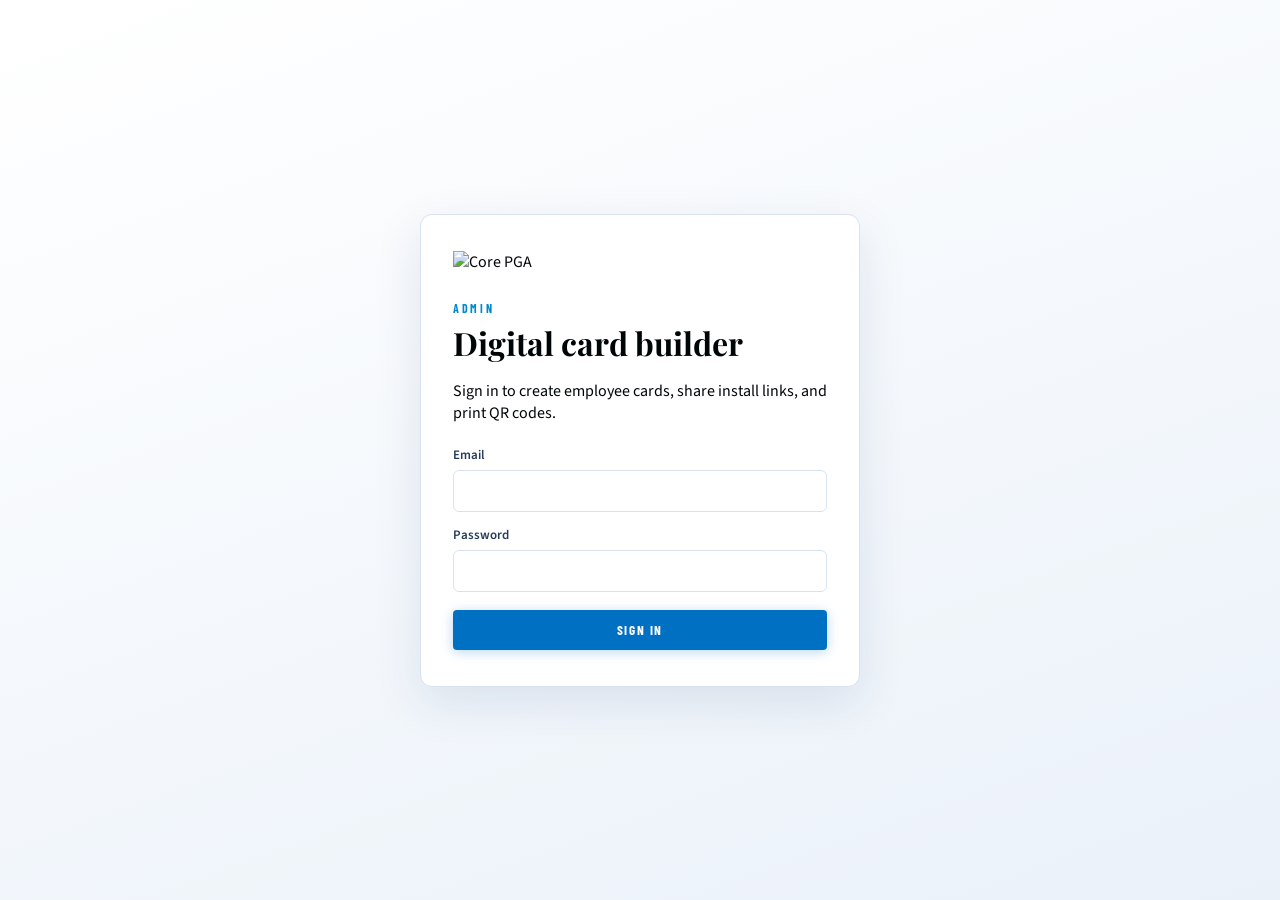
==== admin/index.html @ 7b61e37f "Replace Team tab with admin-built digital business cards Add a Supabase-backed card builder for admi" ====
<!doctype html>
<html lang="en">
<head>
  <meta charset="utf-8" />
  <meta name="viewport" content="width=device-width, initial-scale=1" />
  <meta name="robots" content="noindex,nofollow" />
  <title>Card builder | Core PGA</title>
  <link rel="preconnect" href="https://fonts.googleapis.com" />
  <link href="https://fonts.googleapis.com/css2?family=Playfair+Display:ital,wght@0,400;0,500;0,700;1,400&family=Source+Sans+3:wght@300;400;500;600&family=Barlow+Condensed:wght@500;600;700&display=swap" rel="stylesheet" />
  <link rel="stylesheet" href="../js/cards.css" />
  <link rel="stylesheet" href="./admin.css" />
</head>
<body>
  <div id="login-view" class="login-shell" hidden>
    <div class="login-card">
      <img class="login-logo" src="https://2pbqjgxycewduhvh.public.blob.vercel-storage.com/CORE%20Whole%20Logo%20Transparent%20Black%20Text%20edit.png" alt="Core PGA" />
      <p class="kicker">Admin</p>
      <h1>Digital card builder</h1>
      <p class="login-lead">Sign in to create employee cards, share install links, and print QR codes.</p>
      <form id="login-form">
        <label>Email<input type="email" name="email" autocomplete="username" required /></label>
        <label>Password<input type="password" name="password" autocomplete="current-password" required /></label>
        <button class="btn-primary" type="submit">Sign in</button>
        <p id="login-error" class="form-error" hidden></p>
      </form>
    </div>
  </div>

  <div id="app-view" hidden>
    <header class="admin-header">
      <a class="brand" href="../index.html">
        <img src="https://2pbqjgxycewduhvh.public.blob.vercel-storage.com/CORE%20Whole%20Logo%20Transparent%20Black%20Text%20edit.png" alt="Core PGA" />
      </a>
      <div class="header-actions">
        <span id="admin-email" class="admin-email"></span>
        <button type="button" class="btn-ghost" id="sign-out">Sign out</button>
      </div>
    </header>

    <section id="dash-view" class="dash wrap">
      <div class="dash-head">
        <div>
          <p class="kicker">Cards</p>
          <h1>Business cards</h1>
          <p class="lead">Create a card, send the employee their Home Screen app, and share the public QR.</p>
        </div>
        <button type="button" class="btn-primary" id="new-card">New card</button>
      </div>
      <div class="toolbar">
        <input id="search" type="search" placeholder="Search by name, title, slug, or email" />
        <span id="card-count" class="count"></span>
      </div>
      <div id="card-list" class="card-list"></div>
      <p id="dash-empty" class="empty" hidden>No cards yet. Create the first one.</p>
    </section>

    <section id="builder-view" class="builder" hidden>
      <div class="builder-bar">
        <button type="button" class="btn-ghost" id="back-dash">← All cards</button>
        <div class="builder-bar-title">
          <p class="kicker">Builder</p>
          <h2 id="builder-heading">New card</h2>
        </div>
        <div class="builder-bar-actions">
          <button type="button" class="btn-ghost" id="toggle-preview">Preview</button>
          <button type="button" class="btn-primary" id="save-card">Save card</button>
        </div>
      </div>
      <div class="builder-grid">
        <form id="card-form" class="builder-form">
          <fieldset>
            <legend>Identity</legend>
            <label>Full name<input name="full_name" required maxlength="120" placeholder="Jordan Hale" /></label>
            <label>Title<input name="title" maxlength="120" placeholder="Principal Advisor" /></label>
            <div class="two">
              <label>Company<input name="company" maxlength="160" /></label>
              <label>Website<input name="website" type="url" placeholder="https://www.corepga.com" /></label>
            </div>
            <label>Email<input name="email" type="email" placeholder="name@corepga.com" /></label>
            <div>
              <div class="row-label">Phone numbers</div>
              <div id="phones" class="repeat"></div>
              <button type="button" class="btn-text" id="add-phone">+ Add phone</button>
            </div>
            <label>Address<textarea name="address" rows="2" placeholder="City, State"></textarea></label>
            <label>LinkedIn<input name="linkedin" type="url" placeholder="https://www.linkedin.com/in/…" /></label>
            <div>
              <div class="row-label">Other links</div>
              <div id="links" class="repeat"></div>
              <button type="button" class="btn-text" id="add-link">+ Add link</button>
            </div>
            <label>Short bio<textarea name="bio" rows="4" maxlength="500" placeholder="One or two sentences."></textarea></label>
          </fieldset>

          <fieldset>
            <legend>Media</legend>
            <div class="two">
              <label class="file-field">Headshot
                <input name="photo" type="file" accept="image/jpeg,image/png,image/webp,image/gif" />
                <span class="file-hint">Square photo, up to 5 MB</span>
              </label>
              <label class="file-field">Logo
                <input name="logo" type="file" accept="image/jpeg,image/png,image/webp,image/gif" />
                <span class="file-hint">Optional. CorePGA logo is used by default.</span>
              </label>
            </div>
          </fieldset>

          <fieldset>
            <legend>Look & URL</legend>
            <div class="row-label">Template</div>
            <div id="templates" class="templates"></div>
            <label>Accent color<input name="accent" type="color" /></label>
            <label>URL slug
              <input name="slug" required pattern="^[a-z0-9]([a-z0-9-]*[a-z0-9])?$" maxlength="80" />
              <span class="file-hint">Public card: /c/<span id="slug-live">name</span></span>
            </label>
            <label class="check"><input name="is_active" type="checkbox" checked /> Active (public + employee links work)</label>
          </fieldset>
        </form>

        <aside id="preview-pane" class="preview-pane">
          <div class="phone">
            <div class="phone-notch"></div>
            <div id="live-preview" class="phone-screen"></div>
          </div>
          <p class="preview-caption">Live preview · public card</p>
        </aside>
      </div>
      <p id="builder-status" class="status" hidden></p>
    </section>
  </div>

  <div id="share-modal" class="modal" hidden>
    <div class="modal-box">
      <button type="button" class="modal-x" id="close-share" aria-label="Close">✕</button>
      <p class="kicker">Ready to share</p>
      <h2 id="share-name">Card saved</h2>
      <p class="lead">Send the employee their private app link. The QR opens the public card.</p>

      <label class="copy-row">Employee app link
        <span>
          <input id="emp-link" readonly />
          <button type="button" data-copy="emp-link">Copy</button>
        </span>
      </label>
      <label class="copy-row">Public card link
        <span>
          <input id="pub-link" readonly />
          <button type="button" data-copy="pub-link">Copy</button>
        </span>
      </label>
      <div class="share-actions">
        <button type="button" class="btn-primary" id="share-emp">Share employee link</button>
        <button type="button" class="btn-ghost" id="share-pub">Share public link</button>
      </div>
      <div class="qr-print">
        <div id="admin-qr" class="qr-box"></div>
        <div>
          <p>Printable QR for the public card. Tape it on a badge, email it, or save a PNG.</p>
          <button type="button" class="btn-ghost" id="download-qr">Download QR</button>
          <button type="button" class="btn-ghost" id="print-qr">Print QR</button>
          <button type="button" class="btn-text" id="regen-token">Reset employee link</button>
        </div>
      </div>
    </div>
  </div>

  <p id="toast" class="toast" hidden></p>
  <script src="../vendor/qrcode.min.js"></script>
  <script src="../corepga-qr.js"></script>
  <script type="module" src="./admin.js"></script>
</body>
</html>
---- js/cards.css ----
.dc-face {
  --accent: #0071c2;
  --card-bg: #fff;
  --card-ink: #000608;
  --card-muted: #4e6a87;
  --card-line: #d8e3ef;
  --card-soft: #f3f7fc;
  font-family: "Source Sans 3", system-ui, sans-serif;
  background: var(--card-bg);
  color: var(--card-ink);
  border-radius: 28px;
  overflow: hidden;
  box-shadow: 0 18px 50px rgba(0, 40, 80, 0.16);
  padding: 0 0 22px;
}

.dc-brandbar {
  padding: 18px 22px 8px;
  display: flex;
  justify-content: center;
}

.dc-logo {
  height: 36px;
  width: auto;
  max-width: 220px;
  object-fit: contain;
}

.dc-identity {
  display: flex;
  flex-direction: column;
  align-items: center;
  text-align: center;
  padding: 8px 24px 6px;
}

.dc-photo {
  width: 118px;
  height: 118px;
  border-radius: 50%;
  object-fit: cover;
  border: 3px solid var(--accent);
  box-shadow: 0 8px 24px rgba(0, 50, 100, 0.18);
  margin-bottom: 16px;
}

.dc-photo-fallback {
  display: grid;
  place-items: center;
  background: linear-gradient(135deg, var(--accent), #00a1e6);
  color: #fff;
  font-family: "Playfair Display", Georgia, serif;
  font-size: 46px;
  font-weight: 700;
}

.dc-name {
  font-family: "Playfair Display", Georgia, serif;
  font-size: 28px;
  line-height: 1.15;
  margin: 0 0 6px;
  letter-spacing: -0.02em;
}

.dc-title {
  margin: 0;
  font-family: "Barlow Condensed", sans-serif;
  letter-spacing: 0.12em;
  text-transform: uppercase;
  font-size: 13px;
  font-weight: 600;
  color: var(--accent);
}

.dc-company {
  margin: 8px 0 0;
  font-size: 14px;
  color: var(--card-muted);
}

.dc-bio {
  margin: 16px 22px 0;
  font-size: 14.5px;
  line-height: 1.65;
  color: var(--card-muted);
  text-align: center;
}

.dc-address {
  display: flex;
  align-items: flex-start;
  justify-content: center;
  gap: 8px;
  margin: 14px 22px 0;
  font-size: 13px;
  color: var(--card-muted);
  text-align: center;
}

.dc-address svg { width: 16px; height: 16px; flex: none; margin-top: 2px; color: var(--accent); }

.dc-phones {
  list-style: none;
  margin: 10px 22px 0;
  padding: 0;
  font-size: 13px;
  color: var(--card-muted);
  text-align: center;
}

.dc-phones span { font-weight: 600; color: var(--card-ink); margin-right: 6px; }

.dc-primary-row {
  display: grid;
  grid-template-columns: 1.4fr 1fr;
  gap: 10px;
  padding: 18px 18px 0;
}

.dc-primary,
.dc-ghost,
.dc-btn {
  display: inline-flex;
  align-items: center;
  justify-content: center;
  gap: 8px;
  border-radius: 12px;
  font-family: "Barlow Condensed", sans-serif;
  letter-spacing: 0.1em;
  text-transform: uppercase;
  font-weight: 700;
  font-size: 13px;
  text-decoration: none;
  cursor: pointer;
  border: none;
}

.dc-primary {
  background: var(--accent);
  color: #fff;
  padding: 14px 12px;
  box-shadow: 0 8px 20px color-mix(in srgb, var(--accent) 40%, transparent);
}

.dc-ghost {
  background: transparent;
  color: var(--accent);
  border: 1.5px solid color-mix(in srgb, var(--accent) 45%, #fff);
  padding: 13px 12px;
}

.dc-primary svg,
.dc-ghost svg,
.dc-btn svg { width: 16px; height: 16px; }

.dc-actions {
  display: grid;
  grid-template-columns: 1fr 1fr;
  gap: 8px;
  padding: 12px 18px 0;
}

.dc-btn {
  background: var(--card-soft);
  color: var(--card-ink);
  border: 1px solid var(--card-line);
  padding: 12px 8px;
}

.dc-btn:hover,
.dc-primary:hover,
.dc-ghost:hover { transform: translateY(-1px); }

.dc-explore {
  display: block;
  text-align: center;
  margin: 16px 18px 4px;
  font-family: "Barlow Condensed", sans-serif;
  letter-spacing: 0.14em;
  text-transform: uppercase;
  font-size: 12px;
  font-weight: 700;
  color: var(--accent);
  text-decoration: none;
}

.theme-midnight {
  --card-bg: #07131f;
  --card-ink: #f3f7fc;
  --card-muted: #9db4c9;
  --card-line: rgba(255, 255, 255, 0.12);
  --card-soft: rgba(255, 255, 255, 0.06);
}

.theme-midnight .dc-brandbar {
  background: linear-gradient(180deg, rgba(0, 161, 230, 0.18), transparent);
}

.theme-ivory {
  --card-bg: #f7f1e6;
  --card-ink: #241c12;
  --card-muted: #6d5e4b;
  --card-line: #e4d8c4;
  --card-soft: #fffaf2;
}

.theme-ivory .dc-name { font-style: italic; }

.theme-steel {
  --card-bg: #f7fafc;
  --card-ink: #0e1a24;
  --card-muted: #5b7388;
  --card-line: #d5e1ea;
  --card-soft: #fff;
  border-radius: 8px;
  box-shadow: 0 10px 30px rgba(10, 30, 50, 0.1);
}

.theme-steel .dc-photo { border-radius: 8px; border-width: 2px; }
.theme-steel .dc-name { font-family: "Source Sans 3", system-ui, sans-serif; font-weight: 600; letter-spacing: -0.03em; }
.theme-steel .dc-primary,
.theme-steel .dc-btn,
.theme-steel .dc-ghost { border-radius: 4px; }
---- admin/admin.css ----
:root {
  --b3: #00a1e6;
  --b4: #008bd1;
  --b5: #0071c2;
  --white: #fff;
  --bg: #f3f7fc;
  --line: #d8e3ef;
  --ink: #000608;
  --ink2: #253d58;
  --muted: #4e6a87;
  --serif: "Playfair Display", Georgia, serif;
  --body: "Source Sans 3", system-ui, sans-serif;
  --cond: "Barlow Condensed", sans-serif;
}

* { box-sizing: border-box; }
html, body { margin: 0; min-height: 100%; }
body {
  font-family: var(--body);
  color: var(--ink);
  background: var(--bg);
  -webkit-font-smoothing: antialiased;
}

.wrap { width: min(1100px, calc(100% - 32px)); margin: 0 auto; }
.kicker {
  font-family: var(--cond);
  letter-spacing: 0.22em;
  text-transform: uppercase;
  font-size: 12px;
  font-weight: 700;
  color: var(--b4);
  margin: 0 0 6px;
}
h1, h2 { font-family: var(--serif); margin: 0 0 8px; }
.lead { color: var(--muted); margin: 0; line-height: 1.6; }

.btn-primary, .btn-ghost, .btn-text {
  font-family: var(--cond);
  letter-spacing: 0.12em;
  text-transform: uppercase;
  font-weight: 700;
  border-radius: 4px;
  cursor: pointer;
}
.btn-primary {
  background: var(--b5);
  color: #fff;
  border: none;
  padding: 12px 20px;
  box-shadow: 0 2px 12px rgba(0, 113, 194, 0.28);
}
.btn-primary:hover { background: var(--b4); }
.btn-ghost {
  background: #fff;
  color: var(--b5);
  border: 1px solid var(--b4);
  padding: 10px 16px;
}
.btn-text {
  background: none;
  border: none;
  color: var(--b5);
  padding: 6px 0;
  font-size: 13px;
}

.login-shell {
  min-height: 100vh;
  display: grid;
  place-items: center;
  padding: 32px 16px;
  background: linear-gradient(160deg, #fff, #eaf1f9);
}
.login-card {
  width: min(440px, 100%);
  background: #fff;
  border: 1px solid var(--line);
  border-radius: 12px;
  padding: 36px 32px;
  box-shadow: 0 16px 48px rgba(0, 50, 100, 0.1);
}
.login-logo { height: 44px; width: auto; margin-bottom: 28px; }
.login-lead { margin-bottom: 22px; }
.login-card label, .builder-form label, .copy-row {
  display: grid;
  gap: 6px;
  font-size: 13px;
  font-weight: 600;
  color: var(--ink2);
  margin-bottom: 14px;
}
input, textarea, select {
  font: inherit;
  padding: 11px 12px;
  border: 1px solid var(--line);
  border-radius: 6px;
  background: #fff;
  color: var(--ink);
  width: 100%;
}
.login-card .btn-primary { width: 100%; margin-top: 4px; }
.form-error { color: #b42318; font-size: 14px; margin-top: 12px; }

.admin-header {
  position: sticky;
  top: 0;
  z-index: 20;
  display: flex;
  justify-content: space-between;
  align-items: center;
  padding: 0 24px;
  height: 72px;
  background: rgba(255,255,255,.97);
  border-bottom: 1px solid var(--line);
}
.brand img { height: 40px; width: auto; }
.header-actions { display: flex; align-items: center; gap: 12px; }
.admin-email { color: var(--muted); font-size: 14px; }

.dash { padding: 36px 0 80px; }
.dash-head, .builder-bar, .toolbar {
  display: flex;
  justify-content: space-between;
  align-items: flex-end;
  gap: 16px;
  flex-wrap: wrap;
}
.toolbar { margin: 28px 0 18px; align-items: center; }
.toolbar input { max-width: 420px; }
.count { color: var(--muted); font-size: 13px; }
.empty { color: var(--muted); padding: 40px 0; }

.card-list { display: grid; gap: 12px; }
.card-row {
  display: grid;
  grid-template-columns: 56px 1fr auto;
  gap: 16px;
  align-items: center;
  background: #fff;
  border: 1px solid var(--line);
  border-radius: 10px;
  padding: 14px 16px;
}
.card-row img, .card-row .avatar {
  width: 56px;
  height: 56px;
  border-radius: 50%;
  object-fit: cover;
  background: #eaf1f9;
  display: grid;
  place-items: center;
  font-family: var(--serif);
  font-size: 22px;
}
.card-row h3 { margin: 0; font-size: 18px; font-family: var(--serif); }
.card-row p { margin: 4px 0 0; color: var(--muted); font-size: 14px; }
.row-actions { display: flex; flex-wrap: wrap; gap: 8px; }
.pill {
  font-size: 11px;
  font-family: var(--cond);
  letter-spacing: 0.12em;
  text-transform: uppercase;
  background: #eaf1f9;
  color: var(--b5);
  padding: 3px 8px;
  border-radius: 99px;
  margin-left: 8px;
}
.pill.off { background: #f3f3f3; color: var(--muted); }

.builder-bar {
  position: sticky;
  top: 72px;
  z-index: 15;
  padding: 14px 24px;
  background: rgba(243, 247, 252, 0.94);
  backdrop-filter: blur(10px);
  border-bottom: 1px solid var(--line);
  align-items: center;
}
.builder-grid {
  display: grid;
  grid-template-columns: minmax(0, 1fr) 380px;
  gap: 28px;
  width: min(1200px, calc(100% - 32px));
  margin: 24px auto 80px;
  align-items: start;
}
.builder-form fieldset {
  border: 1px solid var(--line);
  background: #fff;
  border-radius: 12px;
  padding: 18px 18px 8px;
  margin: 0 0 16px;
}
.builder-form legend {
  font-family: var(--cond);
  letter-spacing: 0.14em;
  text-transform: uppercase;
  font-size: 12px;
  font-weight: 700;
  color: var(--b5);
  padding: 0 6px;
}
.two { display: grid; grid-template-columns: 1fr 1fr; gap: 12px; }
.row-label { font-size: 13px; font-weight: 600; color: var(--ink2); margin-bottom: 8px; }
.repeat { display: grid; gap: 8px; }
.repeat-row { display: grid; grid-template-columns: 120px 1fr 36px; gap: 8px; }
.file-hint { font-weight: 400; color: var(--muted); font-size: 12px; }
.templates { display: grid; grid-template-columns: 1fr 1fr; gap: 8px; margin-bottom: 14px; }
.tpl {
  border: 1px solid var(--line);
  background: #fff;
  border-radius: 8px;
  padding: 10px 12px;
  text-align: left;
  cursor: pointer;
}
.tpl.active { border-color: var(--b5); box-shadow: 0 0 0 3px rgba(0, 113, 194, 0.12); }
.tpl strong { display: block; font-size: 14px; }
.tpl span { color: var(--muted); font-size: 12px; }
.check { display: flex !important; flex-direction: row; align-items: center; gap: 8px; font-weight: 500; }
.check input { width: auto; }

.preview-pane { position: sticky; top: 160px; }
.phone {
  width: 340px;
  margin: 0 auto;
  background: #111;
  border-radius: 36px;
  padding: 14px 12px 18px;
  box-shadow: 0 20px 50px rgba(0, 20, 40, 0.25);
}
.phone-notch {
  width: 110px;
  height: 18px;
  background: #000;
  border-radius: 0 0 12px 12px;
  margin: 0 auto 10px;
}
.phone-screen {
  background: #eaf1f9;
  border-radius: 24px;
  min-height: 560px;
  overflow: auto;
  padding: 8px;
}
.preview-caption { text-align: center; color: var(--muted); font-size: 13px; margin-top: 12px; }

.status { width: min(1200px, calc(100% - 32px)); margin: 0 auto 40px; color: var(--b5); }
.toast {
  position: fixed;
  bottom: 20px;
  left: 50%;
  transform: translateX(-50%);
  background: var(--ink);
  color: #fff;
  padding: 12px 18px;
  border-radius: 8px;
  z-index: 50;
}
.modal {
  position: fixed;
  inset: 0;
  background: rgba(0, 6, 8, 0.48);
  display: grid;
  place-items: center;
  padding: 20px;
  z-index: 40;
}
.modal[hidden] { display: none !important; }
.modal-box {
  width: min(640px, 100%);
  background: #fff;
  border-radius: 16px;
  padding: 28px;
  position: relative;
  max-height: 92vh;
  overflow: auto;
}
.modal-x {
  position: absolute;
  top: 14px;
  right: 14px;
  border: none;
  background: none;
  font-size: 18px;
  cursor: pointer;
}
.copy-row span { display: grid; grid-template-columns: 1fr auto; gap: 8px; }
.share-actions { display: flex; flex-wrap: wrap; gap: 8px; margin: 8px 0 18px; }
.qr-print { display: grid; grid-template-columns: 180px 1fr; gap: 16px; align-items: center; }
.qr-box { background: #fff; padding: 8px; border: 1px solid var(--line); display: grid; place-items: center; }
.qr-box img, .qr-box canvas, .qr-box svg { width: 160px; height: 160px; }

@media (max-width: 960px) {
  .builder-grid { grid-template-columns: 1fr; }
  .preview-pane {
    position: fixed;
    inset: auto 0 0;
    background: rgba(7, 19, 31, 0.55);
    padding: 16px;
    display: none;
    z-index: 25;
  }
  .preview-pane.open { display: block; }
  .phone { width: min(360px, 100%); }
  .two, .repeat-row, .qr-print, .card-row { grid-template-columns: 1fr; }
  .row-actions { justify-content: flex-start; }
}
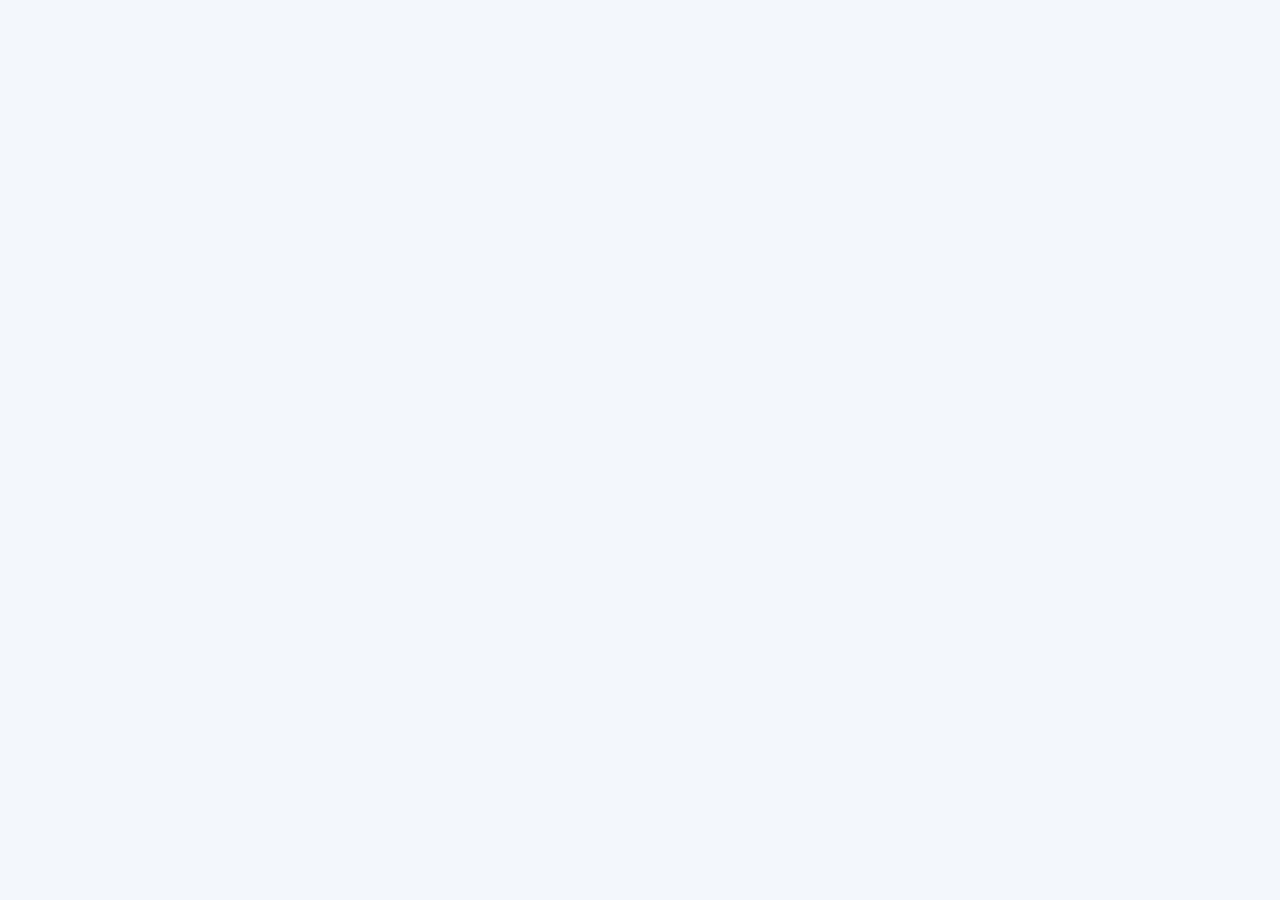
==== commit ce04fd5c: "Fix admin login overlay and clipped Sign out on iPhone .login-shell { display: grid } was overriding" ====
--- a/admin/index.html
+++ b/admin/index.html
@@ -2,7 +2,7 @@
 <html lang="en">
 <head>
   <meta charset="utf-8" />
-  <meta name="viewport" content="width=device-width, initial-scale=1" />
+  <meta name="viewport" content="width=device-width, initial-scale=1, viewport-fit=cover" />
   <meta name="robots" content="noindex,nofollow" />
   <title>Card builder | Core PGA</title>
   <link rel="preconnect" href="https://fonts.googleapis.com" />
--- a/admin/admin.css
+++ b/admin/admin.css
@@ -14,6 +14,7 @@
 }
 
 * { box-sizing: border-box; }
+[hidden] { display: none !important; }
 html, body { margin: 0; min-height: 100%; }
 body {
   font-family: var(--body);
@@ -109,14 +110,45 @@
   display: flex;
   justify-content: space-between;
   align-items: center;
-  padding: 0 24px;
-  height: 72px;
+  gap: 8px;
+  padding: 8px max(16px, env(safe-area-inset-right, 0px)) 8px max(16px, env(safe-area-inset-left, 0px));
+  min-height: 72px;
+  height: auto;
   background: rgba(255,255,255,.97);
   border-bottom: 1px solid var(--line);
 }
-.brand img { height: 40px; width: auto; }
-.header-actions { display: flex; align-items: center; gap: 12px; }
-.admin-email { color: var(--muted); font-size: 14px; }
+.brand {
+  display: flex;
+  align-items: center;
+  min-width: 0;
+  flex: 0 1 auto;
+}
+.brand img {
+  height: 40px;
+  width: auto;
+  max-width: min(180px, 42vw);
+  object-fit: contain;
+}
+.header-actions {
+  display: flex;
+  align-items: center;
+  justify-content: flex-end;
+  gap: 8px;
+  min-width: 0;
+  flex: 1 1 auto;
+}
+.admin-email {
+  color: var(--muted);
+  font-size: 14px;
+  min-width: 0;
+  overflow: hidden;
+  text-overflow: ellipsis;
+  white-space: nowrap;
+}
+#sign-out {
+  flex: 0 0 auto;
+  white-space: nowrap;
+}
 
 .dash { padding: 36px 0 80px; }
 .dash-head, .builder-bar, .toolbar {
@@ -295,6 +327,8 @@
 .qr-box img, .qr-box canvas, .qr-box svg { width: 160px; height: 160px; }
 
 @media (max-width: 960px) {
+  .admin-header { min-height: 64px; }
+  #sign-out { padding: 8px 12px; }
   .builder-grid { grid-template-columns: 1fr; }
   .preview-pane {
     position: fixed;
